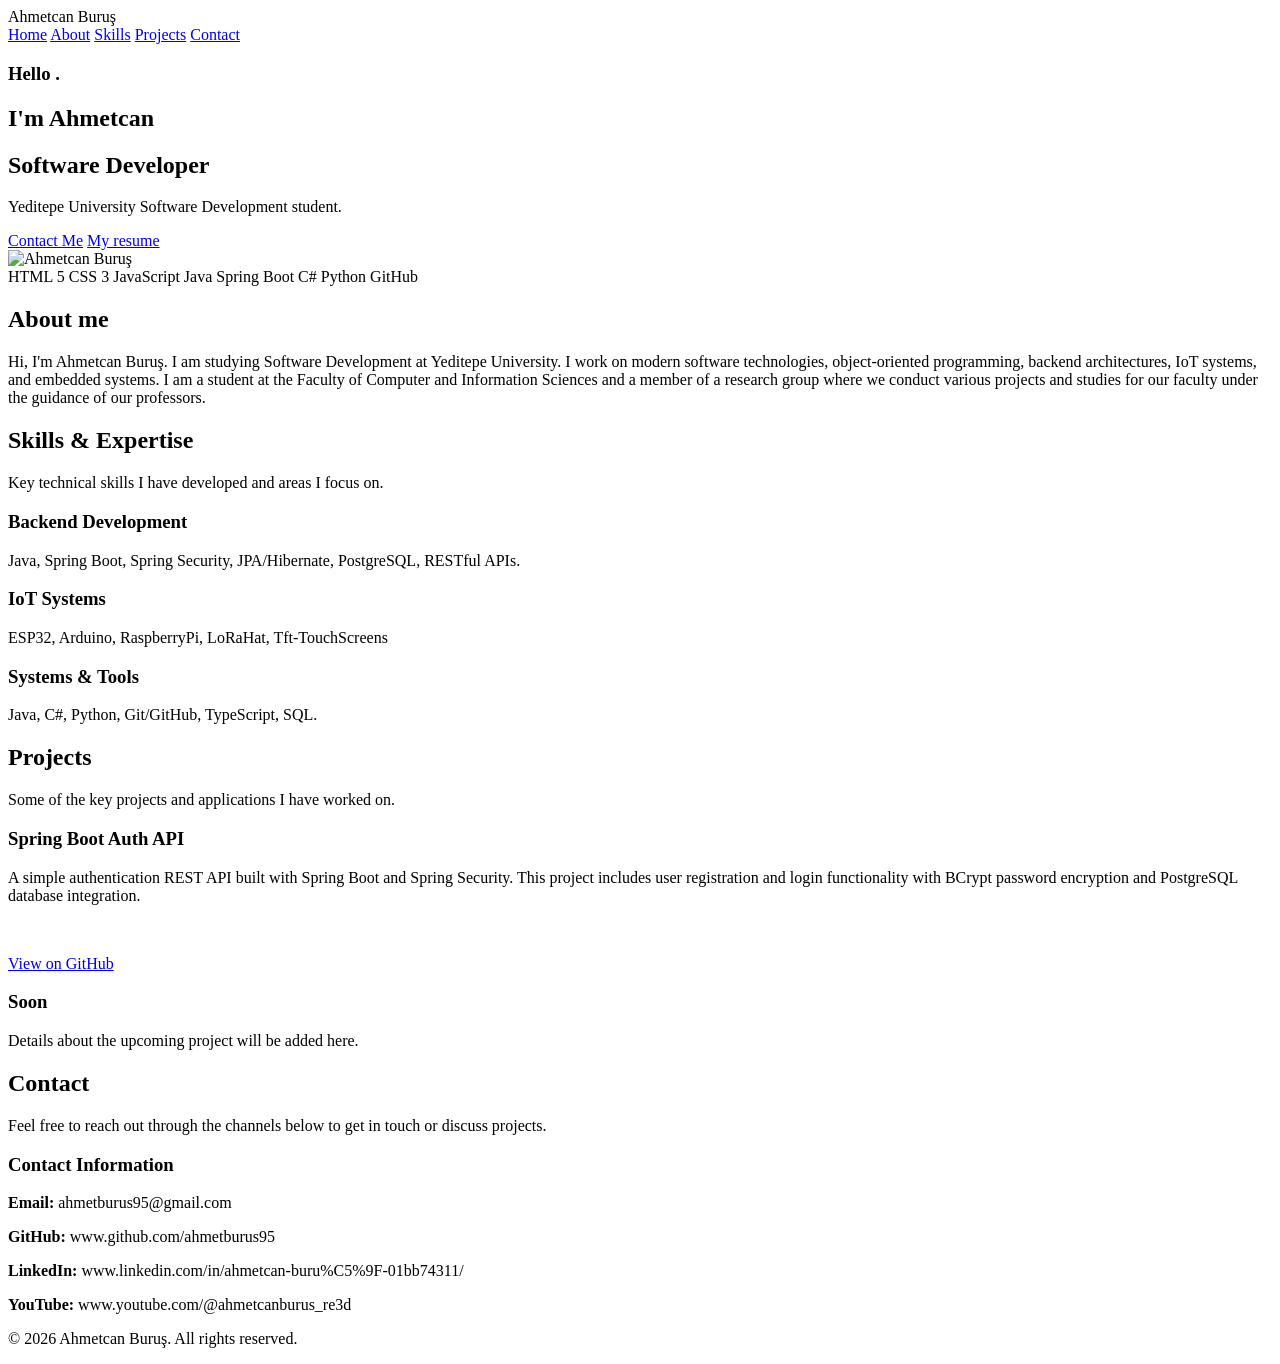
==== index.html @ 76152a28 "index.html added" ====
<!DOCTYPE html>
<html lang="tr">
<head>
    <link rel="stylesheet" href="style.css">

    <meta charset="UTF-8">
    <meta name="viewport" content="width=device-width, initial-scale=1.0">
    
    <!-- SEO Meta Etiketleri -->
    <title>Ahmetcan Buruş | Yazılım Geliştirici & Portfolyo</title>
    <meta name="description" content="Ahmetcan Buruş'un kişisel web sitesi. Yeditepe Üniversitesi Yazılım Geliştirme öğrencisi Ahmetcan'ın projeleri, yazılım çalışmaları ve iletişim bilgileri.">
    <meta name="keywords" content="Ahmetcan, Ahmetcan Buruş, Ahmetcan Yeditepe, Ahmet Yeditepe, Ahmetcan Yazılım, Ahmetcan Buruş Yazılım, Software Developer, Yeditepe Üniversitesi">
    <meta name="author" content="Ahmetcan Buruş">
    <meta name="robots" content="index, follow">
    <link rel="canonical" href="https://siteadresin.com/">

    <!-- Sosyal Medya -->
    <meta property="og:title" content="Ahmetcan Buruş | Yazılım Geliştirici">
    <meta property="og:description" content="Yeditepe Üniversitesi Yazılım Geliştirme öğrencisi Ahmetcan Buruş'un resmi web sitesi ve portfolyosu.">
    <meta property="og:type" content="website">
    <meta property="og:url" content="https://siteadresin.com/">

    <!-- Schema.org - Google'ın Kişi Tanıtımı -->
    <script type="application/ld+json">
    {
      "@context": "https://schema.org",
      "@type": "Person",
      "name": "Ahmetcan Buruş",
      "alternateName": ["Ahmetcan", "Ahmet Yeditepe"],
      "url": "https://siteadresin.com/",
      "jobTitle": "Yazılım Geliştirici",
      "alumniOf": {
        "@type": "CollegeOrUniversity",
        "name": "Yeditepe Üniversitesi"
      },
      "knowsAbout": ["Yazılım Geliştirme", "Software Engineering", "Java", "Spring Boot", "C#", "Python"],
      "sameAs": [
        "https://github.com/kullaniciadi",
        "https://www.linkedin.com/in/kullaniciadi"
      ]
    }
    </script>
    <link href="https://fonts.googleapis.com/css2?family=Poppins:wght@300;400;500;600;700&display=swap" rel="stylesheet">
</head>

<body>

    <!-- Header / Navbar -->
   <header>
        <div class="logo">Ahmetcan Buruş</div>
        <nav>
            <a href="#home" class="active">Home</a>
            <a href="#about">About</a>
            <a href="#skills">Skills</a>
            <a href="#projects">Projects</a>
            <a href="#contact">Contact</a>
        </nav>
    </header>

    <!-- Hero Section -->
    <section class="hero" id="home">
        <div class="hero-content">
            <h3>Hello .</h3>
            <h1>I'm Ahmetcan</h1>
            <h2>Software Developer</h2>
            <p class="hero-desc">Yeditepe University Software Development student.</p>
            <div class="btn-group">
                <a href="#contact" class="btn btn-primary">Contact Me</a>
                <a href="#" class="btn btn-outline">My resume</a>
            </div>
        </div>
        <div class="hero-image">
            <div class="image-container">
                <div class="glowing-ring"></div>
                <img src="ahmet1.png" alt="Ahmetcan Buruş">
            </div>
        </div>
    </section>

    <!-- Teknolojiler Şeridi -->
    <div class="skills-bar">
        <div class="skills-container">
            <span>HTML 5</span>
            <span>CSS 3</span>
            <span>JavaScript</span>
            <span>Java</span>
            <span>Spring Boot</span>
            <span>C#</span>
            <span>Python</span>
            <span>GitHub</span>
        </div>
    </div>

    <!-- Hakkımda Bölümü -->
    <section class="about-section" id="about">
        <h2>About me</h2>
        <p>Hi, I'm Ahmetcan Buruş. I am studying Software Development at Yeditepe University. I work on modern software technologies, object-oriented programming, backend architectures, IoT systems, and embedded systems. I am a student at the Faculty of Computer and Information Sciences and a member of a research group where we conduct various projects and studies for our faculty under the guidance of our professors.</p>
    </section>

    <!-- Yetenekler / Alanlar Bölümü -->
    <section class="about-section" id="skills">
        <h2>Skills & Expertise</h2>
        <p>Key technical skills I have developed and areas I focus on.</p>
        <div class="grid-container">
            <div class="card">
                <h3>Backend Development</h3>
                <p>Java, Spring Boot, Spring Security, JPA/Hibernate, PostgreSQL, RESTful APIs.</p>
            </div>
            <div class="card">
                <h3>IoT Systems</h3>
                <p>ESP32, Arduino, RaspberryPi, LoRaHat, Tft-TouchScreens</p>
            </div>
            <div class="card">
                <h3>Systems & Tools</h3>
                <p>Java, C#, Python, Git/GitHub, TypeScript, SQL.</p>
            </div>
        </div>
    </section>

    <!-- Projeler Bölümü -->
    <section class="about-section" id="projects">
        <h2>Projects</h2>
        <p>Some of the key projects and applications I have worked on.</p>
        <div class="grid-container">
            <div class="card">
                <h3>Spring Boot Auth API</h3>
                <p>A simple authentication REST API built with Spring Boot and Spring Security. This project includes user registration and login functionality with BCrypt password encryption and PostgreSQL database integration.</p>
                <br>
                <p><a href="https://github.com/ahmetburus95/SpringBoot-auth-api" target="_blank">View on GitHub</a></p>
            </div>
            <div class="card">
                <h3>Soon</h3>
                <p>Details about the upcoming project will be added here.</p>
            </div>
        </div>
    </section>

    <!-- İletişim Bölümü -->
    <section class="about-section" id="contact">
        <h2>Contact</h2>
        <p>Feel free to reach out through the channels below to get in touch or discuss projects.</p>
        <div class="contact-box">
            <h3>Contact Information</h3>
            <p><strong>Email:</strong> ahmetburus95@gmail.com</p>
            <p><strong>GitHub:</strong> www.github.com/ahmetburus95</p>
            <p><strong>LinkedIn:</strong> www.linkedin.com/in/ahmetcan-buru%C5%9F-01bb74311/</p>
            <p><strong>YouTube:</strong> www.youtube.com/@ahmetcanburus_re3d</p>
        </div>
    </section>

    <!-- Footer -->
    <footer>
        <p>&copy; 2026 Ahmetcan Buruş. All rights reserved.</p>
    </footer>


</body>
</html>
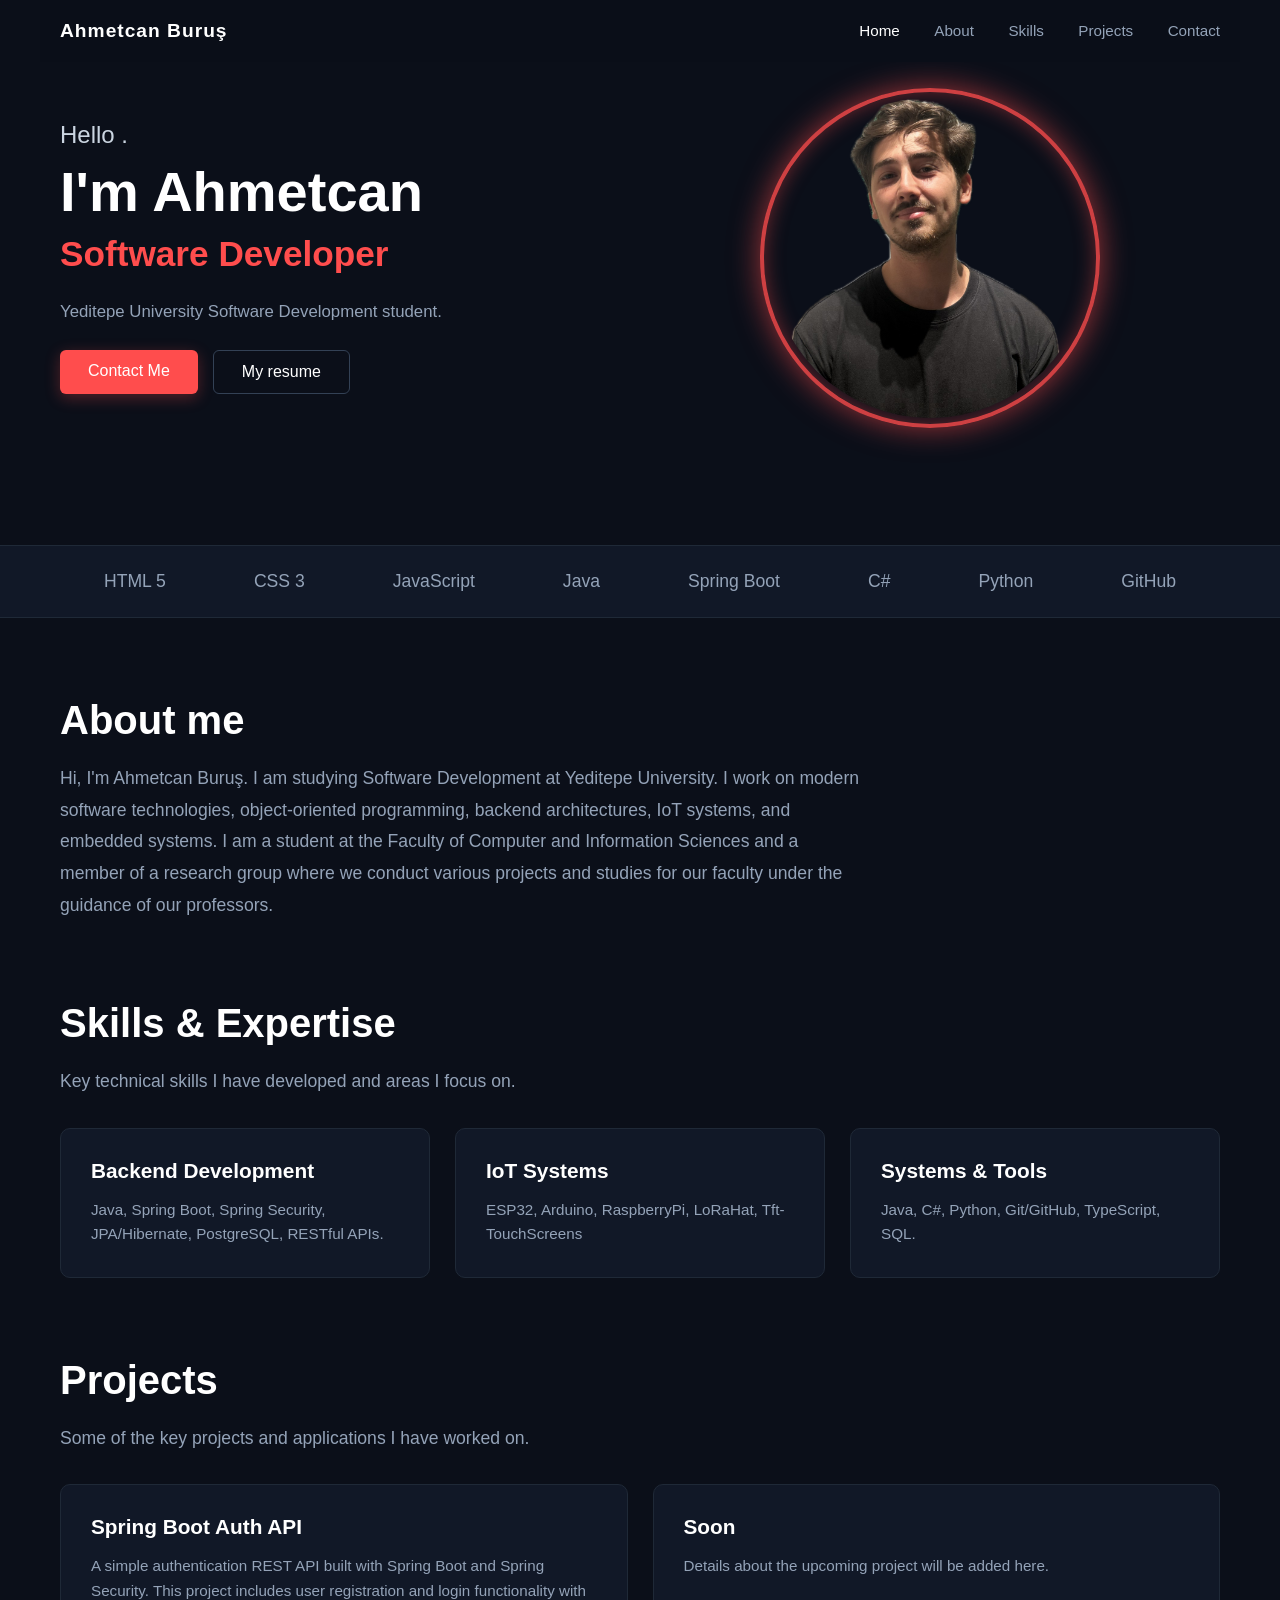
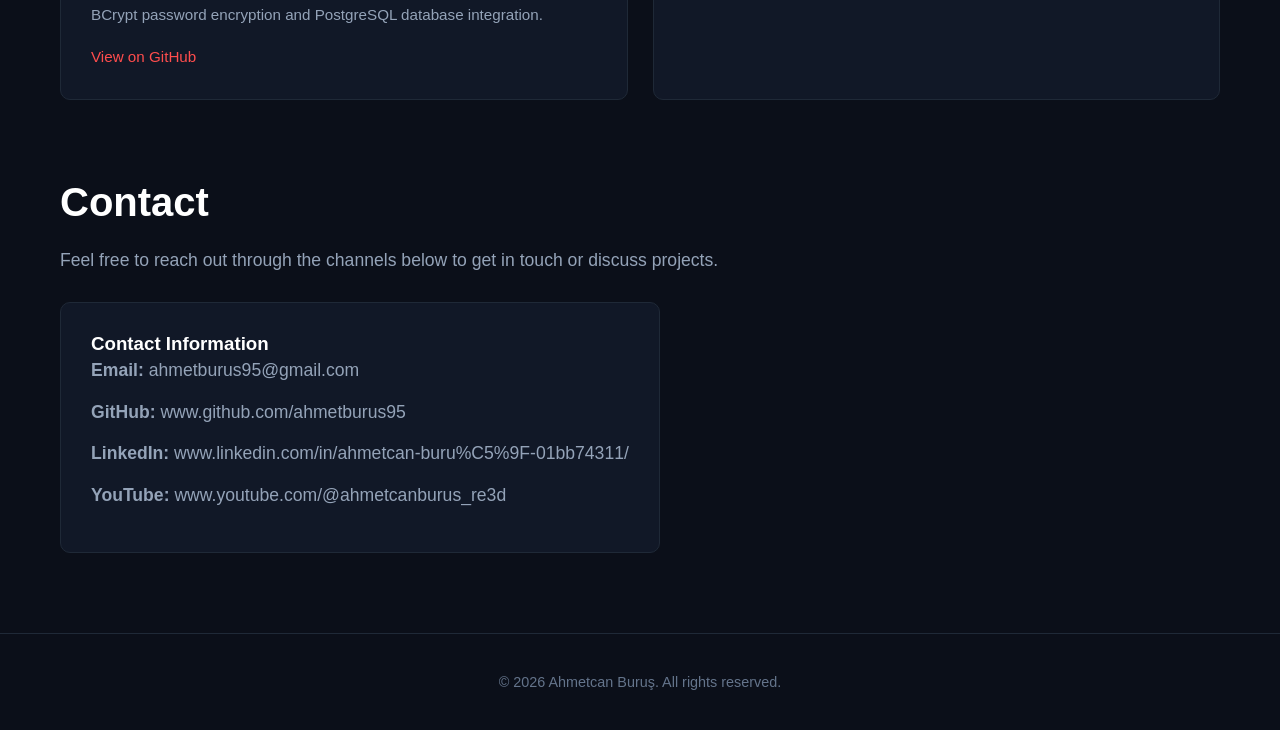
==== commit 0916f23f: "Update index.html" ====
--- a/index.html
+++ b/index.html
@@ -5,6 +5,7 @@
 
     <meta charset="UTF-8">
     <meta name="viewport" content="width=device-width, initial-scale=1.0">
+    <meta name="google-site-verification" content="google5fa1cc020cf7936b.html" />
     
     <!-- SEO Meta Etiketleri -->
     <title>Ahmetcan Buruş | Yazılım Geliştirici & Portfolyo</title>
@@ -155,4 +156,4 @@
 
 
 </body>
-</html>+</html>
--- a/style.css
+++ b/style.css
@@ -0,0 +1,292 @@
+* {
+    margin: 0;
+    padding: 0;
+    box-sizing: border-box;
+    font-family: 'Poppins', sans-serif;
+    scroll-behavior: smooth; 
+}
+
+body {
+    background-color: #0b0f19;
+    color: #ffffff;
+    overflow-x: hidden;
+}
+
+/* Header / Navbar */
+header {
+    position: fixed;
+    top: 0;
+    width: 100%;
+    display: flex;
+    justify-content: space-between;
+    align-items: center;
+    max-width: 1200px;
+    left: 50%;
+    transform: translateX(-50%);
+    padding: 20px 20px;
+    background-color: rgba(11, 15, 25, 0.9);
+    backdrop-filter: blur(10px);
+    z-index: 1000;
+}
+
+.logo {
+    font-weight: 700;
+    font-size: 1.2rem;
+    letter-spacing: 1px;
+}
+
+nav a {
+    color: #94a3b8;
+    text-decoration: none;
+    margin-left: 30px;
+    font-size: 0.95rem;
+    transition: color 0.3s;
+}
+
+nav a:hover, nav a.active {
+    color: #ffffff;
+}
+
+/* Hero Section */
+.hero {
+    display: flex;
+    justify-content: space-between;
+    align-items: center;
+    max-width: 1200px;
+    margin: 10px auto 40px auto; 
+    padding: 0 20px;
+    min-height: 55vh; 
+}
+
+.hero-content {
+    flex: 1;
+}
+
+.hero-desc {
+    color: #94a3b8;
+    font-size: 1.05rem;
+    line-height: 1.6;
+    margin-bottom: 25px;
+    max-width: 500px;
+}
+
+.hero-content h3 {
+    font-size: 1.5rem;
+    font-weight: 400;
+    color: #cbd5e1;
+}
+
+.hero-content h1 {
+    font-size: 3.5rem;
+    font-weight: 700;
+    margin: 10px 0;
+    color: #ffffff;
+}
+
+.hero-content h2 {
+    font-size: 2.2rem;
+    font-weight: 600;
+    color: #ff4d4d;
+    margin-bottom: 25px;
+}
+
+.btn-group {
+    display: flex;
+    gap: 15px;
+}
+
+.btn {
+    padding: 12px 28px;
+    border-radius: 6px;
+    font-weight: 500;
+    text-decoration: none;
+    transition: all 0.3s ease;
+}
+
+.btn-primary {
+    background-color: #ff4d4d;
+    color: #ffffff;
+    box-shadow: 0 4px 15px rgba(255, 77, 77, 0.3);
+}
+
+.btn-primary:hover {
+    background-color: #e63939;
+}
+
+.btn-outline {
+    border: 1px solid #334155;
+    color: #ffffff;
+}
+
+.btn-outline:hover {
+    border-color: #ff4d4d;
+}
+
+/* Profil Fotoğrafı ve Işıklı Halka Alanı */
+.hero-image {
+    flex: 1;
+    display: flex;
+    justify-content: center;
+    align-items: center;
+    position: relative;
+}
+
+.image-container {
+    position: relative;
+    width: 380px;
+    height: 380px;
+    display: flex;
+    justify-content: center;
+    align-items: center;
+}
+
+/* red circle led light */
+.glowing-ring {
+    position: absolute;
+    width: 340px;
+    height: 340px;
+    border: 4px solid rgba(255, 77, 77, 0.8);
+    border-radius: 50%;
+    box-shadow: 0 0 30px rgba(255, 77, 77, 0.6), inset 0 0 20px rgba(255, 77, 77, 0.4);
+    animation: pulseGlow 4s infinite alternate;
+    z-index: 1;
+}
+
+@keyframes pulseGlow {
+    0% {
+        box-shadow: 0 0 20px rgba(255, 77, 77, 0.4), inset 0 0 10px rgba(255, 77, 77, 0.2);
+    }
+    100% {
+        box-shadow: 0 0 45px rgba(255, 77, 77, 0.8), inset 0 0 25px rgba(255, 77, 77, 0.6);
+    }
+}
+
+.hero-image img {
+    width: 320px;
+    height: 320px;
+    object-fit: cover;
+    border-radius: 50%;
+    position: relative;
+    z-index: 2;
+}
+
+/* Yetenekler Şeridi */
+.skills-bar {
+    background-color: #111827;
+    border-top: 1px solid #1f2937;
+    border-bottom: 1px solid #1f2937;
+    padding: 25px 0;
+    margin-top: 40px;
+}
+
+.skills-container {
+    max-width: 1200px;
+    margin: 0 auto;
+    display: flex;
+    justify-content: space-around;
+    color: #94a3b8;
+    font-weight: 500;
+    font-size: 1.1rem;
+    padding: 0 20px;
+}
+
+/* Bölümler Genel */
+.about-section {
+    max-width: 1200px;
+    margin: 80px auto;
+    padding: 0 20px;
+}
+
+.about-section h2 {
+    font-size: 2.5rem;
+    margin-bottom: 20px;
+}
+
+.about-section p {
+    color: #94a3b8;
+    line-height: 1.8;
+    font-size: 1.1rem;
+    max-width: 800px;
+}
+
+/* Kartlar ve Grid Yapısı (Skills ve Projects için) */
+.grid-container {
+    display: grid;
+    grid-template-columns: repeat(auto-fit, minmax(280px, 1fr));
+    gap: 25px;
+    margin-top: 30px;
+}
+
+.card {
+    background-color: #111827;
+    border: 1px solid #1f2937;
+    padding: 30px;
+    border-radius: 10px;
+    transition: border-color 0.3s;
+}
+
+.card:hover {
+    border-color: #ff4d4d;
+}
+
+.card h3 {
+    margin-bottom: 15px;
+    font-size: 1.3rem;
+    color: #ffffff;
+}
+
+.card p {
+    color: #94a3b8;
+    font-size: 0.95rem;
+    line-height: 1.6;
+}
+
+.card a {
+    color: #ff4d4d;
+    text-decoration: none;
+    font-weight: 500;
+}
+
+/* İletişim Kutusu */
+.contact-box {
+    background-color: #111827;
+    border: 1px solid #1f2937;
+    padding: 30px;
+    border-radius: 10px;
+    max-width: 600px;
+    margin-top: 25px;
+}
+
+.contact-box p {
+    color: #94a3b8;
+    margin-bottom: 10px;
+}
+
+/* Footer */
+footer {
+    text-align: center;
+    padding: 40px;
+    color: #64748b;
+    font-size: 0.9rem;
+    border-top: 1px solid #1f2937;
+    margin-top: 80px;
+}
+
+/* Mobil Optimization */
+@media (max-width: 768px) {
+    .hero {
+        flex-direction: column-reverse;
+        text-align: center;
+        gap: 40px;
+    }
+    .btn-group {
+        justify-content: center;
+    }
+    .hero-content h1 {
+        font-size: 2.5rem;
+    }
+    .skills-container {
+        flex-wrap: wrap;
+        gap: 15px;
+    }
+}
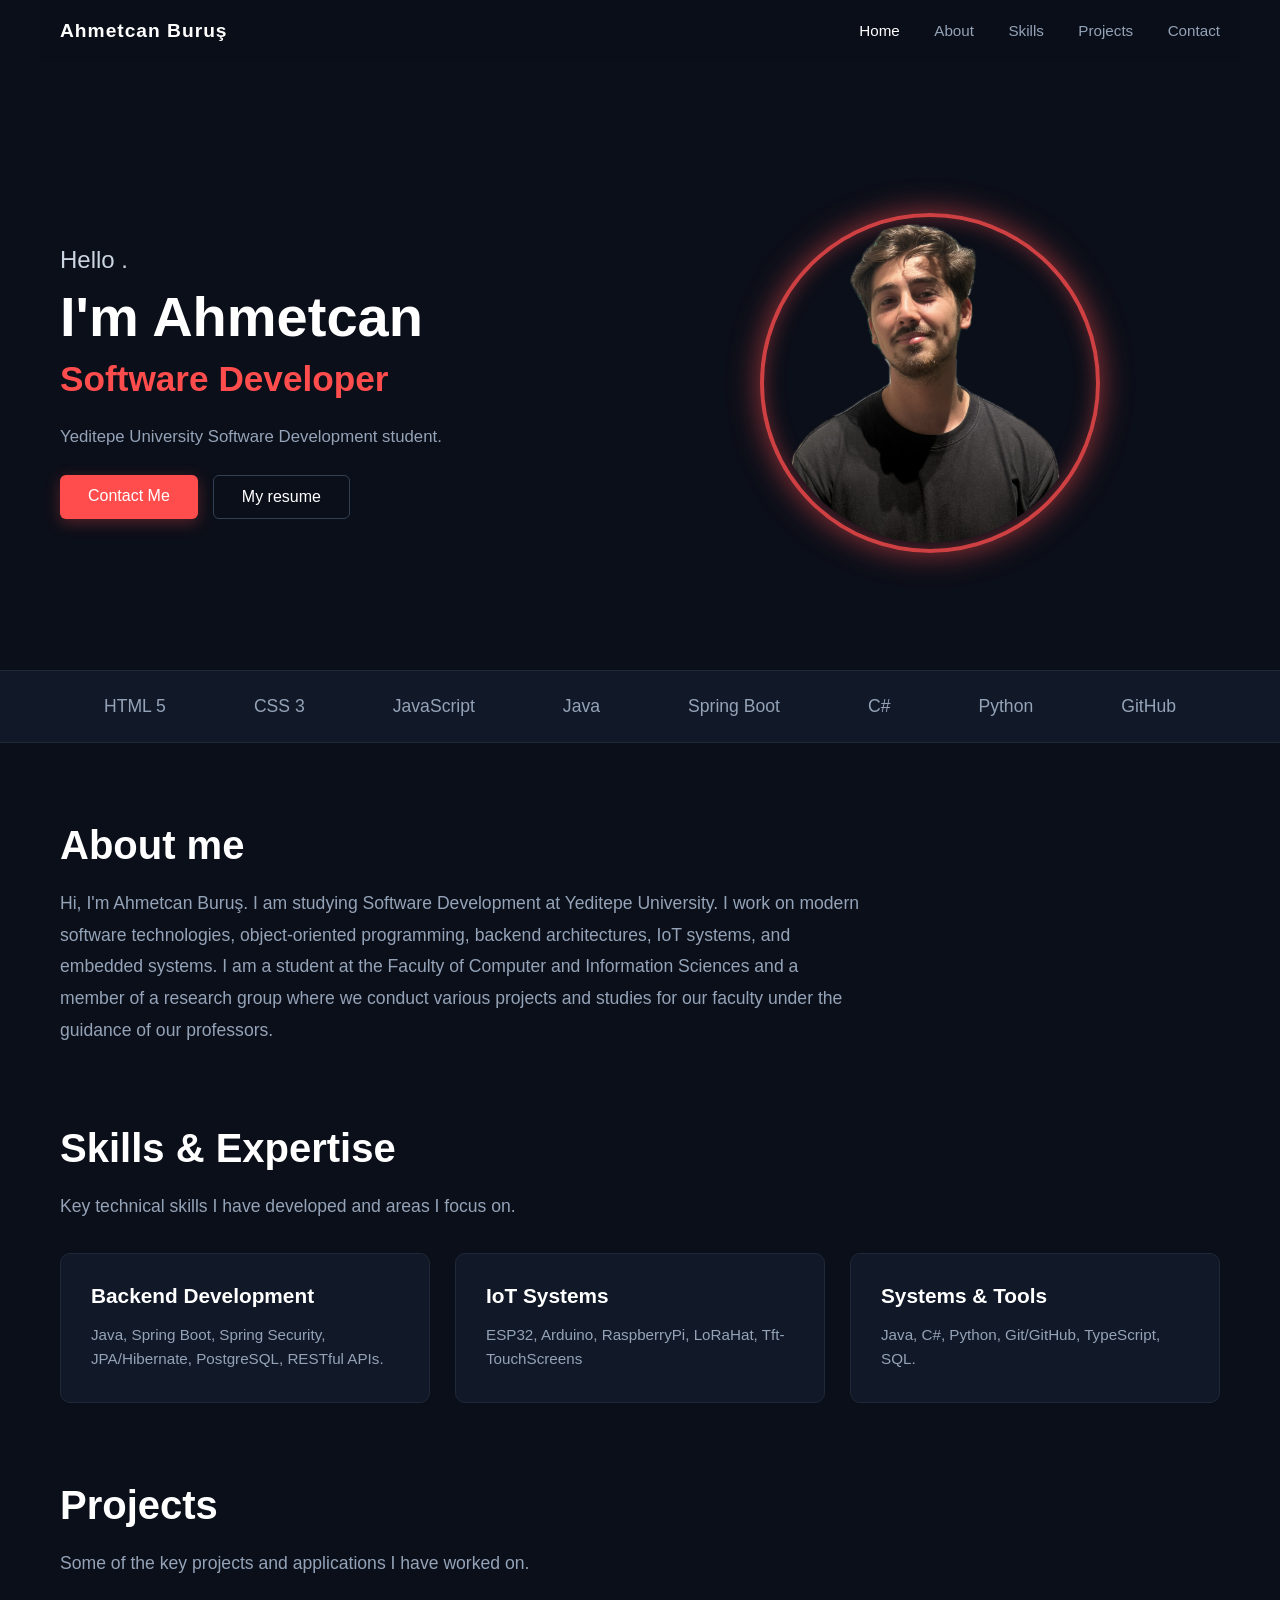
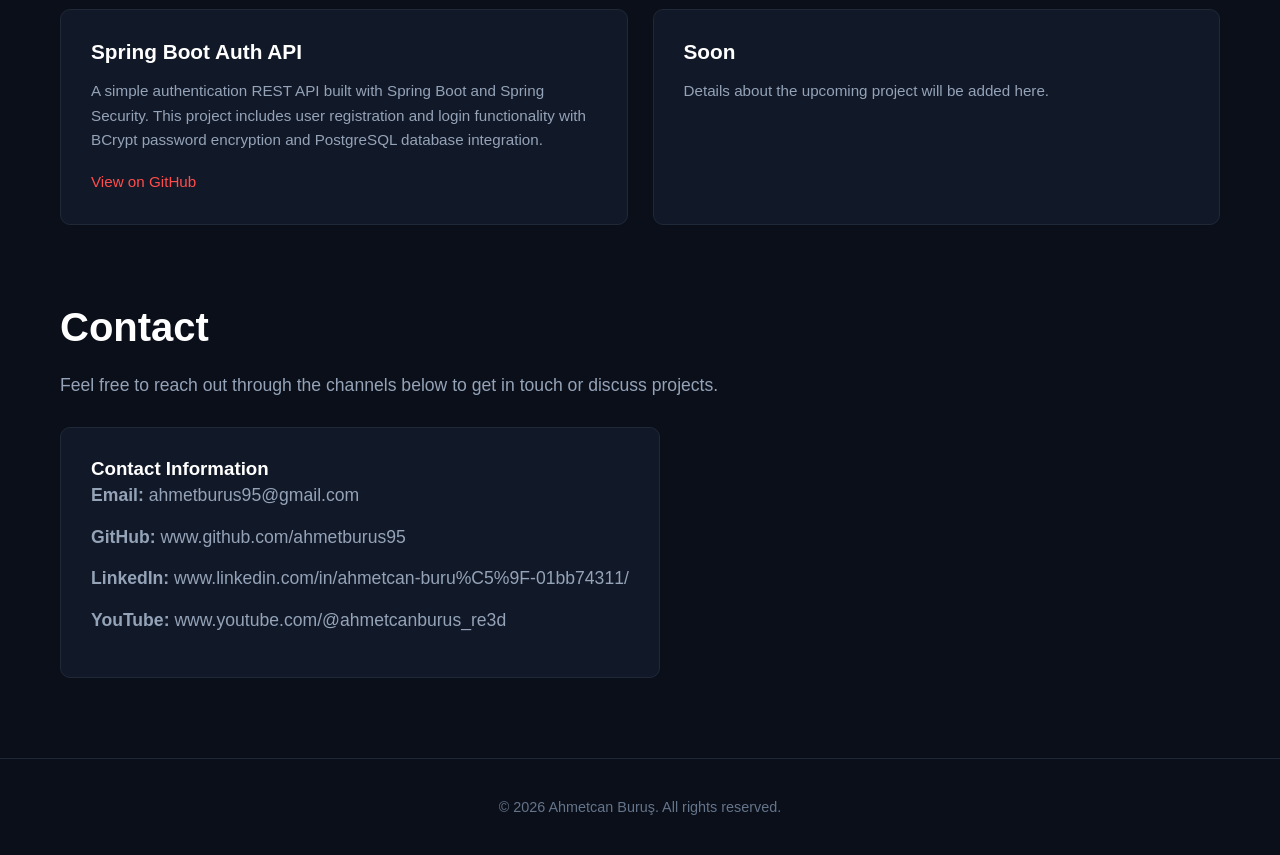
==== commit 6aad2c39: "Update index.html" ====
--- a/index.html
+++ b/index.html
@@ -5,7 +5,8 @@
 
     <meta charset="UTF-8">
     <meta name="viewport" content="width=device-width, initial-scale=1.0">
-    <meta name="google-site-verification" content="google5fa1cc020cf7936b.html" />
+    <meta name="google-site-verification" content="4mhBH8UygU_PXsHVm_bvIFdRMQAwQuNz4z-KjybZVos" />
+    <link rel="icon" type="image/png" href="logo1.png">
     
     <!-- SEO Meta Etiketleri -->
     <title>Ahmetcan Buruş | Yazılım Geliştirici & Portfolyo</title>
--- a/style.css
+++ b/style.css
@@ -53,7 +53,7 @@
     justify-content: space-between;
     align-items: center;
     max-width: 1200px;
-    margin: 10px auto 40px auto; 
+    margin: clamp(100px, 15vh, 160px) auto 40px auto; 
     padding: 0 20px;
     min-height: 55vh; 
 }
@@ -289,4 +289,4 @@
         flex-wrap: wrap;
         gap: 15px;
     }
-}+}
